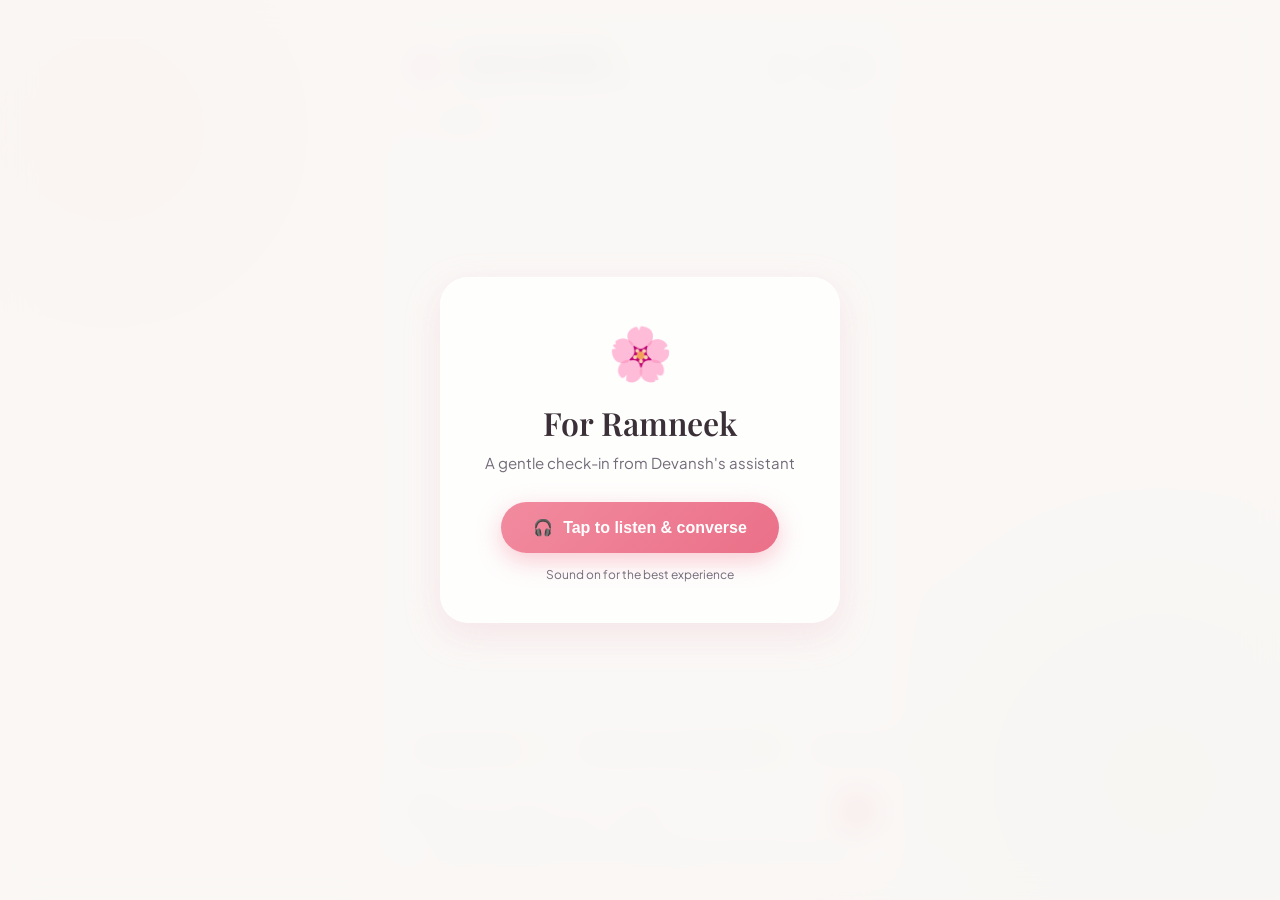
==== index.html @ 0dfaa8bb "Add GitHub Pages static deployment with custom domain CNAME and automated secret injection" ====
<!DOCTYPE html>
<html lang="en">
<head>
  <meta charset="UTF-8">
  <meta name="viewport" content="width=device-width, initial-scale=1.0, maximum-scale=1.0, user-scalable=no">
  <title>A Message for Ramneek 🌸</title>
  <link rel="preconnect" href="https://fonts.googleapis.com">
  <link rel="preconnect" href="https://fonts.gstatic.com" crossorigin>
  <link href="https://fonts.googleapis.com/css2?family=Plus+Jakarta+Sans:wght@300;400;500;600;700&family=Playfair+Display:ital,wght@0,500;0,600;1,400&display=swap" rel="stylesheet">
  <link rel="stylesheet" href="style.css">
</head>
<body>
  <div class="background-decorations">
    <div class="blob blob-1"></div>
    <div class="blob blob-2"></div>
    <div class="blob blob-3"></div>
  </div>

  <!-- Audio Start Overlay (Handles Browser Autoplay Restrictions) -->
  <div id="start-overlay" class="start-overlay">
    <div class="overlay-card">
      <div class="pulse-flower">🌸</div>
      <h2>For Ramneek</h2>
      <p class="overlay-subtext">A gentle check-in from Devansh's assistant</p>
      <button id="start-btn" class="start-btn">
        <span class="icon">🎧</span>
        <span>Tap to listen & converse</span>
      </button>
      <p class="tap-hint">Sound on for the best experience</p>
    </div>
  </div>

  <div class="app-container">
    <!-- Header -->
    <header class="app-header">
      <div class="header-left">
        <div class="avatar-container" id="avatar-container">
          <div class="avatar-ring"></div>
          <span class="avatar-emoji">🌸</span>
        </div>
        <div class="assistant-meta">
          <div class="title-row">
            <h1>Devansh's Assistant</h1>
            <span class="online-indicator" title="Online & Connected"></span>
          </div>
          <p class="subtitle">Speaking to Ramneek with care</p>
        </div>
      </div>
      <div class="header-right">
        <!-- Voice Toggle -->
        <button id="voice-toggle-btn" class="icon-btn" title="Toggle Voice Output">
          <span id="voice-icon">🔊</span>
        </button>
        <!-- Repo Connection Status -->
        <div class="repo-badge" id="repo-badge" title="Repository connection status">
          <span class="repo-dot"></span>
          <span id="repo-status-text">Synced</span>
        </div>
      </div>
    </header>

    <!-- Voice Visualizer Banner -->
    <div class="voice-banner" id="voice-banner">
      <div class="wave-container" id="wave-container">
        <div class="bar"></div>
        <div class="bar"></div>
        <div class="bar"></div>
        <div class="bar"></div>
        <div class="bar"></div>
      </div>
      <span id="voice-status-label" class="voice-status-label">Listening...</span>
    </div>

    <!-- Chat Messages Window -->
    <main class="chat-window" id="chat-window">
      <!-- Messages injected here dynamically -->
    </main>

    <!-- Quick Reply Chips -->
    <div class="quick-chips" id="quick-chips">
      <button class="chip" data-text="I'm okay, tell him not to worry.">I'm okay, don't worry ✨</button>
      <button class="chip" data-text="Sab theek hai. What happened?">Sab theek hai, what happened? 🌿</button>
      <button class="chip" data-text="Why is he worried about me?">Why is he worried? 💭</button>
      <button class="chip tg-chip" id="tg-chip-btn">Chat on Telegram ✈️</button>
      <button class="chip" data-text="I need some space right now.">I need some space 🤍</button>
    </div>

    <!-- Input Footer -->
    <footer class="app-footer">
      <div class="input-wrapper">
        <button id="mic-btn" class="mic-btn" title="Speak in Hindi/English">
          <span id="mic-icon">🎙️</span>
        </button>
        <textarea 
          id="message-input" 
          rows="1" 
          placeholder="Reply in English, Hindi, or Hinglish..."
          autocomplete="off"
        ></textarea>
        <button id="send-btn" class="send-btn" title="Send message">
          <span>➤</span>
        </button>
      </div>
      <p class="disclaimer">Devansh just wanted to be sure you are safe & doing well. Take all the time you need.</p>
    </footer>
  </div>

  <script src="app.js"></script>
</body>
</html>
---- style.css ----
:root {
  --primary-pink: #f28b9f;
  --primary-soft: #fdf2f4;
  --lavender: #e9e5fb;
  --lavender-dark: #7b68ee;
  --text-dark: #2d2a32;
  --text-muted: #736b79;
  --card-bg: rgba(255, 255, 255, 0.78);
  --card-border: rgba(255, 255, 255, 0.65);
  --bot-bubble: #ffffff;
  --user-bubble: #f28b9f;
  --user-bubble-text: #ffffff;
  --shadow-soft: 0 12px 35px rgba(234, 172, 190, 0.25);
  --radius-xl: 28px;
  --radius-md: 18px;
}

* {
  box-sizing: border-box;
  margin: 0;
  padding: 0;
  -webkit-tap-highlight-color: transparent;
}

body {
  font-family: 'Plus Jakarta Sans', -apple-system, BlinkMacSystemFont, sans-serif;
  background-color: #faf7f5;
  color: var(--text-dark);
  min-height: 100vh;
  display: flex;
  justify-content: center;
  align-items: center;
  overflow-x: hidden;
  position: relative;
}

/* Background Animated Blobs */
.background-decorations {
  position: fixed;
  inset: 0;
  pointer-events: none;
  z-index: 0;
  overflow: hidden;
}

.blob {
  position: absolute;
  border-radius: 50%;
  filter: blur(80px);
  opacity: 0.55;
  animation: float 14s ease-in-out infinite alternate;
}

.blob-1 {
  width: 380px;
  height: 380px;
  background: #fcd5ce;
  top: -60px;
  left: -80px;
}

.blob-2 {
  width: 420px;
  height: 420px;
  background: #d8e2dc;
  bottom: -90px;
  right: -90px;
  animation-delay: -5s;
}

.blob-3 {
  width: 320px;
  height: 320px;
  background: #f8edeb;
  top: 40%;
  left: 30%;
  animation-delay: -9s;
}

@keyframes float {
  0% { transform: translateY(0px) scale(1); }
  100% { transform: translateY(35px) scale(1.08); }
}

/* Overlay for Audio Initiation */
.start-overlay {
  position: fixed;
  inset: 0;
  background: rgba(250, 247, 245, 0.88);
  backdrop-filter: blur(16px);
  -webkit-backdrop-filter: blur(16px);
  z-index: 100;
  display: flex;
  align-items: center;
  justify-content: center;
  padding: 24px;
  transition: opacity 0.5s ease, visibility 0.5s ease;
}

.start-overlay.hidden {
  opacity: 0;
  visibility: hidden;
  pointer-events: none;
}

.overlay-card {
  background: var(--card-bg);
  border: 1px solid var(--card-border);
  box-shadow: var(--shadow-soft);
  border-radius: var(--radius-xl);
  padding: 40px 32px;
  text-align: center;
  max-width: 400px;
  width: 100%;
}

.pulse-flower {
  font-size: 52px;
  margin-bottom: 16px;
  animation: pulseScale 2.4s ease-in-out infinite;
  display: inline-block;
}

@keyframes pulseScale {
  0%, 100% { transform: scale(1); }
  50% { transform: scale(1.15); }
}

.overlay-card h2 {
  font-family: 'Playfair Display', serif;
  font-size: 32px;
  font-weight: 600;
  color: #3b3038;
  margin-bottom: 8px;
}

.overlay-subtext {
  font-size: 15px;
  color: var(--text-muted);
  line-height: 1.5;
  margin-bottom: 28px;
}

.start-btn {
  background: linear-gradient(135deg, #f28b9f 0%, #ea7088 100%);
  color: #ffffff;
  border: none;
  padding: 16px 32px;
  border-radius: 999px;
  font-size: 16px;
  font-weight: 600;
  display: inline-flex;
  align-items: center;
  gap: 10px;
  cursor: pointer;
  box-shadow: 0 8px 24px rgba(242, 139, 159, 0.45);
  transition: transform 0.2s ease, box-shadow 0.2s ease;
}

.start-btn:hover {
  transform: translateY(-2px);
  box-shadow: 0 12px 28px rgba(242, 139, 159, 0.55);
}

.start-btn:active {
  transform: translateY(1px);
}

.tap-hint {
  font-size: 12px;
  color: var(--text-muted);
  margin-top: 14px;
}

/* App Layout */
.app-container {
  position: relative;
  z-index: 10;
  width: 100%;
  max-width: 520px;
  height: 94vh;
  max-height: 900px;
  background: var(--card-bg);
  backdrop-filter: blur(24px);
  -webkit-backdrop-filter: blur(24px);
  border: 1px solid var(--card-border);
  border-radius: var(--radius-xl);
  box-shadow: var(--shadow-soft);
  display: flex;
  flex-direction: column;
  overflow: hidden;
  margin: 16px;
}

/* Header */
.app-header {
  padding: 16px 20px;
  background: rgba(255, 255, 255, 0.65);
  border-bottom: 1px solid rgba(220, 215, 225, 0.45);
  display: flex;
  align-items: center;
  justify-content: space-between;
}

.header-left {
  display: flex;
  align-items: center;
  gap: 12px;
}

.avatar-container {
  width: 44px;
  height: 44px;
  border-radius: 50%;
  background: #ffe3ea;
  display: flex;
  align-items: center;
  justify-content: center;
  font-size: 22px;
  position: relative;
}

.avatar-container.speaking {
  animation: glowSpeaking 1.8s infinite;
}

@keyframes glowSpeaking {
  0%, 100% { box-shadow: 0 0 0 0 rgba(242, 139, 159, 0.5); }
  50% { box-shadow: 0 0 0 10px rgba(242, 139, 159, 0); }
}

.title-row {
  display: flex;
  align-items: center;
  gap: 6px;
}

.title-row h1 {
  font-size: 16px;
  font-weight: 600;
  color: var(--text-dark);
}

.online-indicator {
  width: 8px;
  height: 8px;
  background-color: #34d399;
  border-radius: 50%;
  display: inline-block;
}

.subtitle {
  font-size: 12px;
  color: var(--text-muted);
}

.header-right {
  display: flex;
  align-items: center;
  gap: 8px;
}

.icon-btn {
  background: rgba(255, 255, 255, 0.8);
  border: 1px solid rgba(220, 215, 225, 0.6);
  border-radius: 50%;
  width: 36px;
  height: 36px;
  display: flex;
  align-items: center;
  justify-content: center;
  cursor: pointer;
  font-size: 16px;
  transition: all 0.2s ease;
}

.icon-btn:hover {
  background: #ffffff;
  transform: scale(1.05);
}

.repo-badge {
  display: flex;
  align-items: center;
  gap: 5px;
  background: #f1f0f7;
  padding: 5px 10px;
  border-radius: 999px;
  font-size: 11px;
  font-weight: 500;
  color: #554e60;
}

.repo-dot {
  width: 6px;
  height: 6px;
  border-radius: 50%;
  background: #10b981;
}

/* Voice Visualizer Banner */
.voice-banner {
  background: #fbf7f9;
  border-bottom: 1px solid rgba(230, 220, 230, 0.4);
  padding: 6px 16px;
  display: flex;
  align-items: center;
  gap: 10px;
  min-height: 32px;
}

.wave-container {
  display: flex;
  align-items: center;
  gap: 3px;
  height: 16px;
}

.bar {
  width: 3px;
  height: 4px;
  background: var(--primary-pink);
  border-radius: 2px;
  transition: height 0.15s ease;
}

.speaking .bar {
  animation: wave 1s ease-in-out infinite alternate;
}

.speaking .bar:nth-child(2) { animation-delay: 0.15s; }
.speaking .bar:nth-child(3) { animation-delay: 0.3s; }
.speaking .bar:nth-child(4) { animation-delay: 0.45s; }
.speaking .bar:nth-child(5) { animation-delay: 0.6s; }

@keyframes wave {
  0% { height: 4px; }
  100% { height: 16px; }
}

.voice-status-label {
  font-size: 11px;
  color: var(--text-muted);
  font-style: italic;
}

/* Chat Messages */
.chat-window {
  flex: 1;
  overflow-y: auto;
  padding: 20px 16px;
  display: flex;
  flex-direction: column;
  gap: 16px;
  scroll-behavior: smooth;
}

.message-wrapper {
  display: flex;
  flex-direction: column;
  max-width: 82%;
  animation: fadeIn 0.3s cubic-bezier(0.16, 1, 0.3, 1);
}

@keyframes fadeIn {
  from { opacity: 0; transform: translateY(8px); }
  to { opacity: 1; transform: translateY(0); }
}

.message-wrapper.bot {
  align-self: flex-start;
}

.message-wrapper.user {
  align-self: flex-end;
}

.bubble {
  padding: 14px 18px;
  border-radius: 20px;
  font-size: 14.5px;
  line-height: 1.55;
  box-shadow: 0 4px 16px rgba(0, 0, 0, 0.04);
}

.message-wrapper.bot .bubble {
  background: var(--bot-bubble);
  color: var(--text-dark);
  border-bottom-left-radius: 4px;
  border: 1px solid rgba(220, 215, 225, 0.6);
}

.message-wrapper.user .bubble {
  background: linear-gradient(135deg, #f28b9f 0%, #ea7088 100%);
  color: var(--user-bubble-text);
  border-bottom-right-radius: 4px;
}

.message-time {
  font-size: 10px;
  color: var(--text-muted);
  margin-top: 4px;
  padding: 0 4px;
}

.message-wrapper.user .message-time {
  align-self: flex-end;
}

/* Quick Chips */
.quick-chips {
  padding: 6px 14px 10px 14px;
  display: flex;
  gap: 8px;
  overflow-x: auto;
  scrollbar-width: none;
}

.quick-chips::-webkit-scrollbar {
  display: none;
}

.chip {
  background: rgba(255, 255, 255, 0.85);
  border: 1px solid rgba(220, 215, 225, 0.8);
  padding: 7px 14px;
  border-radius: 999px;
  font-size: 12.5px;
  color: #4b4453;
  white-space: nowrap;
  cursor: pointer;
  transition: all 0.2s ease;
}

.chip:hover {
  background: #ffffff;
  border-color: var(--primary-pink);
  color: #ea7088;
  transform: translateY(-1px);
}

.chip.tg-chip {
  background: #e7f2fd;
  border-color: #bee0fc;
  color: #1d72b8;
  font-weight: 500;
}

.chip.tg-chip:hover {
  background: #2aabee;
  color: #ffffff;
  border-color: #2aabee;
}

/* Telegram Interactive Card inside chat */
.tg-guide-card {
  margin-top: 12px;
  background: linear-gradient(135deg, #f0f7fe 0%, #e8f3fd 100%);
  border: 1px solid #c9e2fa;
  border-radius: 18px;
  padding: 16px;
  display: flex;
  flex-direction: column;
  gap: 12px;
  box-shadow: 0 4px 16px rgba(42, 171, 238, 0.08);
}

.tg-guide-header {
  display: flex;
  align-items: center;
  gap: 8px;
  font-weight: 600;
  font-size: 14px;
  color: #1a6296;
}

.tg-steps {
  font-size: 13px;
  color: #3b5266;
  line-height: 1.5;
  padding-left: 18px;
}

.tg-steps li {
  margin-bottom: 4px;
}

.tg-actions {
  display: flex;
  flex-direction: column;
  gap: 8px;
  margin-top: 4px;
}

.tg-link-btn {
  display: inline-flex;
  align-items: center;
  justify-content: center;
  gap: 8px;
  background: #2aabee;
  color: #ffffff;
  text-decoration: none;
  font-size: 13.5px;
  font-weight: 600;
  padding: 12px 18px;
  border-radius: 999px;
  box-shadow: 0 4px 14px rgba(42, 171, 238, 0.35);
  transition: all 0.2s ease;
}

.tg-link-btn:hover {
  background: #2299d6;
  transform: translateY(-1px);
  box-shadow: 0 6px 18px rgba(42, 171, 238, 0.45);
}

.tg-confirm-btn {
  background: #ffffff;
  border: 1px solid #bedbf7;
  color: #1a6296;
  padding: 10px 16px;
  border-radius: 999px;
  font-size: 13px;
  font-weight: 600;
  cursor: pointer;
  transition: all 0.2s ease;
}

.tg-confirm-btn:hover {
  background: #f0f7fe;
  border-color: #2aabee;
  color: #2aabee;
}

/* YouTube Music Dedication Card */
.music-card {
  margin-top: 14px;
  background: linear-gradient(135deg, #fff5f7 0%, #fef0f2 100%);
  border: 1px solid rgba(242, 139, 159, 0.4);
  border-radius: 20px;
  padding: 18px 16px;
  display: flex;
  flex-direction: column;
  align-items: center;
  text-align: center;
  gap: 12px;
  box-shadow: 0 8px 24px rgba(242, 139, 159, 0.18);
  animation: glowCard 2.5s ease-in-out infinite alternate;
}

@keyframes glowCard {
  0% { box-shadow: 0 8px 20px rgba(242, 139, 159, 0.15); }
  100% { box-shadow: 0 12px 28px rgba(242, 139, 159, 0.3); }
}

.music-icon-wrap {
  width: 50px;
  height: 50px;
  background: #ffffff;
  border-radius: 50%;
  display: flex;
  align-items: center;
  justify-content: center;
  font-size: 24px;
  box-shadow: 0 4px 12px rgba(234, 112, 136, 0.2);
  animation: rotateMusic 8s linear infinite;
}

@keyframes rotateMusic {
  0% { transform: rotate(0deg); }
  100% { transform: rotate(360deg); }
}

.music-details {
  display: flex;
  flex-direction: column;
  gap: 4px;
}

.music-sub {
  font-size: 12px;
  color: #925867;
  font-weight: 500;
  text-transform: uppercase;
  letter-spacing: 0.5px;
}

.music-title {
  font-family: 'Playfair Display', serif;
  font-size: 19px;
  font-weight: 600;
  color: #43222d;
}

.music-play-btn {
  display: inline-flex;
  align-items: center;
  gap: 8px;
  background: linear-gradient(135deg, #ff0033 0%, #cc0029 100%);
  color: #ffffff;
  text-decoration: none;
  font-size: 13.5px;
  font-weight: 600;
  padding: 11px 22px;
  border-radius: 999px;
  box-shadow: 0 4px 14px rgba(204, 0, 41, 0.35);
  transition: all 0.2s ease;
}

.music-play-btn:hover {
  transform: translateY(-2px);
  box-shadow: 0 8px 20px rgba(204, 0, 41, 0.45);
}

/* Footer / Input Area */
.app-footer {
  padding: 12px 16px 16px 16px;
  background: rgba(255, 255, 255, 0.8);
  border-top: 1px solid rgba(220, 215, 225, 0.45);
}

.input-wrapper {
  display: flex;
  align-items: center;
  background: #ffffff;
  border: 1px solid rgba(210, 205, 220, 0.7);
  border-radius: 26px;
  padding: 4px 6px 4px 10px;
  box-shadow: 0 4px 14px rgba(0, 0, 0, 0.03);
  gap: 8px;
}

.input-wrapper:focus-within {
  border-color: var(--primary-pink);
  box-shadow: 0 0 0 3px rgba(242, 139, 159, 0.2);
}

.mic-btn {
  background: none;
  border: none;
  cursor: pointer;
  font-size: 18px;
  padding: 6px;
  display: flex;
  align-items: center;
  justify-content: center;
  border-radius: 50%;
  transition: transform 0.2s ease;
}

.mic-btn.recording {
  animation: pulseMic 1.2s infinite;
  background: #ffe3ea;
}

@keyframes pulseMic {
  0%, 100% { transform: scale(1); }
  50% { transform: scale(1.2); }
}

textarea {
  flex: 1;
  border: none;
  outline: none;
  resize: none;
  font-family: inherit;
  font-size: 14.5px;
  line-height: 1.4;
  color: var(--text-dark);
  max-height: 80px;
  padding: 6px 0;
  background: transparent;
}

textarea::placeholder {
  color: #9f96a6;
}

.send-btn {
  background: linear-gradient(135deg, #f28b9f 0%, #ea7088 100%);
  color: #ffffff;
  border: none;
  width: 38px;
  height: 38px;
  border-radius: 50%;
  display: flex;
  align-items: center;
  justify-content: center;
  cursor: pointer;
  font-size: 14px;
  transition: transform 0.2s ease, opacity 0.2s ease;
}

.send-btn:hover {
  transform: scale(1.05);
}

.send-btn:disabled {
  opacity: 0.5;
  cursor: not-allowed;
}

.disclaimer {
  font-size: 11px;
  color: var(--text-muted);
  text-align: center;
  margin-top: 8px;
}

/* Responsiveness */
@media (max-width: 600px) {
  .app-container {
    height: 100vh;
    max-height: 100vh;
    margin: 0;
    border-radius: 0;
    border: none;
  }
}
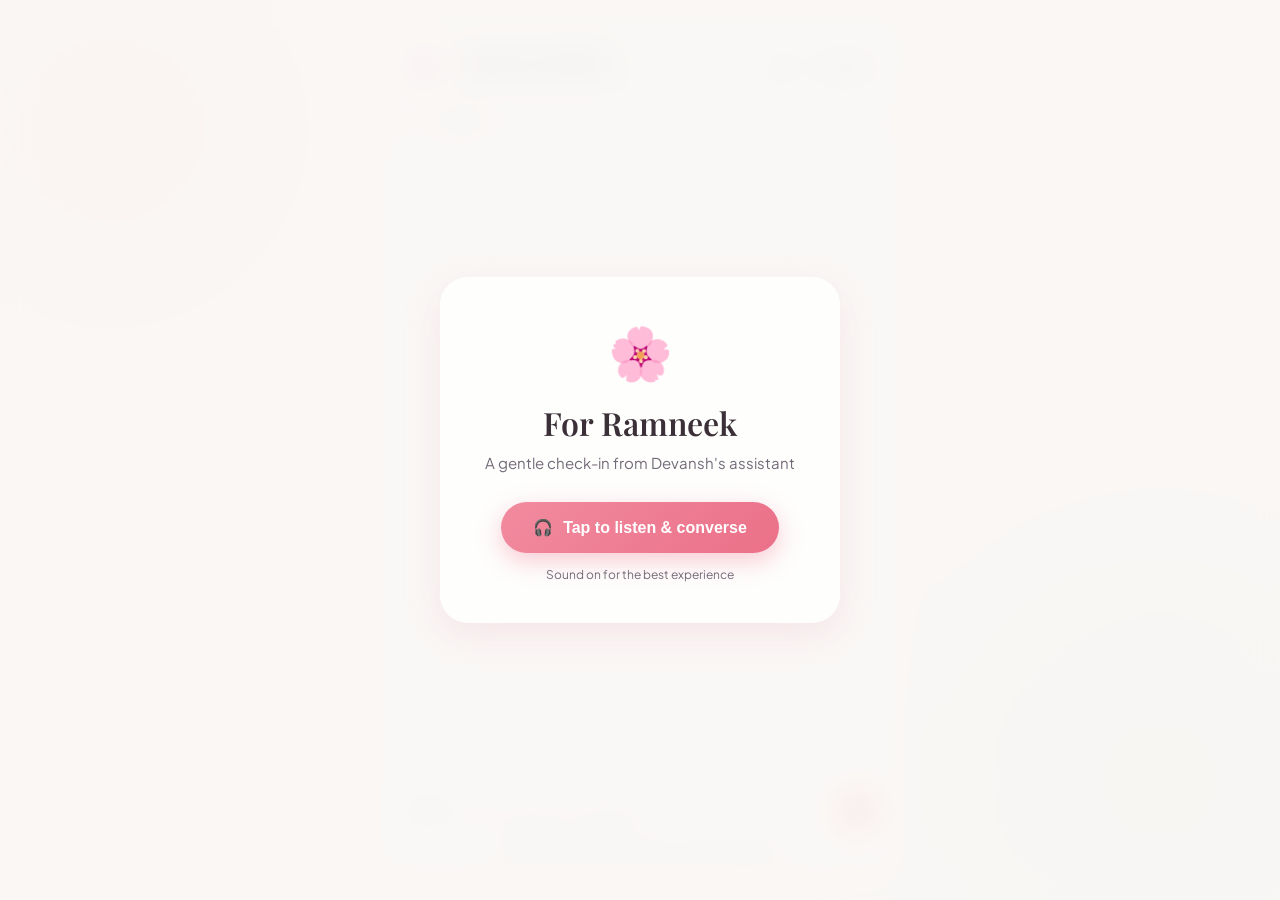
==== commit bee1821c: "Update natural female voice (Adore/Samantha), auto-listen microphone, and single Telegram prompt" ====
--- a/index.html
+++ b/index.html
@@ -76,32 +76,26 @@
       <!-- Messages injected here dynamically -->
     </main>
 
-    <!-- Quick Reply Chips -->
-    <div class="quick-chips" id="quick-chips">
-      <button class="chip" data-text="I'm okay, tell him not to worry.">I'm okay, don't worry ✨</button>
-      <button class="chip" data-text="Sab theek hai. What happened?">Sab theek hai, what happened? 🌿</button>
-      <button class="chip" data-text="Why is he worried about me?">Why is he worried? 💭</button>
-      <button class="chip tg-chip" id="tg-chip-btn">Chat on Telegram ✈️</button>
-      <button class="chip" data-text="I need some space right now.">I need some space 🤍</button>
-    </div>
+    <!-- Single Telegram Prompt Container -->
+    <div id="telegram-prompt-container" class="telegram-prompt-container"></div>
 
     <!-- Input Footer -->
     <footer class="app-footer">
       <div class="input-wrapper">
-        <button id="mic-btn" class="mic-btn" title="Speak in Hindi/English">
+        <button id="mic-btn" class="mic-btn" title="Microphone Active">
           <span id="mic-icon">🎙️</span>
         </button>
         <textarea 
           id="message-input" 
           rows="1" 
-          placeholder="Reply in English, Hindi, or Hinglish..."
+          placeholder="Speak or type your reply here..."
           autocomplete="off"
         ></textarea>
         <button id="send-btn" class="send-btn" title="Send message">
           <span>➤</span>
         </button>
       </div>
-      <p class="disclaimer">Devansh just wanted to be sure you are safe & doing well. Take all the time you need.</p>
+      <p class="disclaimer">Devansh just wanted to be sure you are safe & doing well.</p>
     </footer>
   </div>
 
--- a/style.css
+++ b/style.css
@@ -407,49 +407,63 @@
   align-self: flex-end;
 }
 
-/* Quick Chips */
-.quick-chips {
-  padding: 6px 14px 10px 14px;
-  display: flex;
-  gap: 8px;
-  overflow-x: auto;
-  scrollbar-width: none;
-}
-
-.quick-chips::-webkit-scrollbar {
-  display: none;
-}
-
-.chip {
-  background: rgba(255, 255, 255, 0.85);
-  border: 1px solid rgba(220, 215, 225, 0.8);
-  padding: 7px 14px;
-  border-radius: 999px;
-  font-size: 12.5px;
-  color: #4b4453;
-  white-space: nowrap;
-  cursor: pointer;
-  transition: all 0.2s ease;
-}
-
-.chip:hover {
-  background: #ffffff;
-  border-color: var(--primary-pink);
-  color: #ea7088;
-  transform: translateY(-1px);
-}
-
-.chip.tg-chip {
-  background: #e7f2fd;
-  border-color: #bee0fc;
-  color: #1d72b8;
-  font-weight: 500;
-}
-
-.chip.tg-chip:hover {
+/* Single Telegram Prompt Card */
+.telegram-prompt-container {
+  padding: 8px 16px 12px 16px;
+  display: flex;
+  flex-direction: column;
+}
+
+.telegram-prompt-card {
+  background: linear-gradient(135deg, #f0f7fe 0%, #e2f0fd 100%);
+  border: 1px solid #bce0fd;
+  border-radius: 20px;
+  padding: 14px 18px;
+  display: flex;
+  align-items: center;
+  justify-content: space-between;
+  gap: 12px;
+  box-shadow: 0 4px 16px rgba(42, 171, 238, 0.12);
+  animation: fadeIn 0.4s ease;
+}
+
+.tg-prompt-info {
+  display: flex;
+  flex-direction: column;
+  gap: 2px;
+}
+
+.tg-prompt-title {
+  font-size: 14px;
+  font-weight: 700;
+  color: #125585;
+}
+
+.tg-prompt-desc {
+  font-size: 12px;
+  color: #4b6782;
+}
+
+.tg-main-btn {
+  display: inline-flex;
+  align-items: center;
+  gap: 6px;
   background: #2aabee;
   color: #ffffff;
-  border-color: #2aabee;
+  text-decoration: none;
+  font-size: 13.5px;
+  font-weight: 600;
+  padding: 10px 18px;
+  border-radius: 999px;
+  white-space: nowrap;
+  box-shadow: 0 4px 12px rgba(42, 171, 238, 0.35);
+  transition: all 0.2s ease;
+}
+
+.tg-main-btn:hover {
+  background: #1f9ddf;
+  transform: translateY(-1px);
+  box-shadow: 0 6px 16px rgba(42, 171, 238, 0.45);
 }
 
 /* Telegram Interactive Card inside chat */
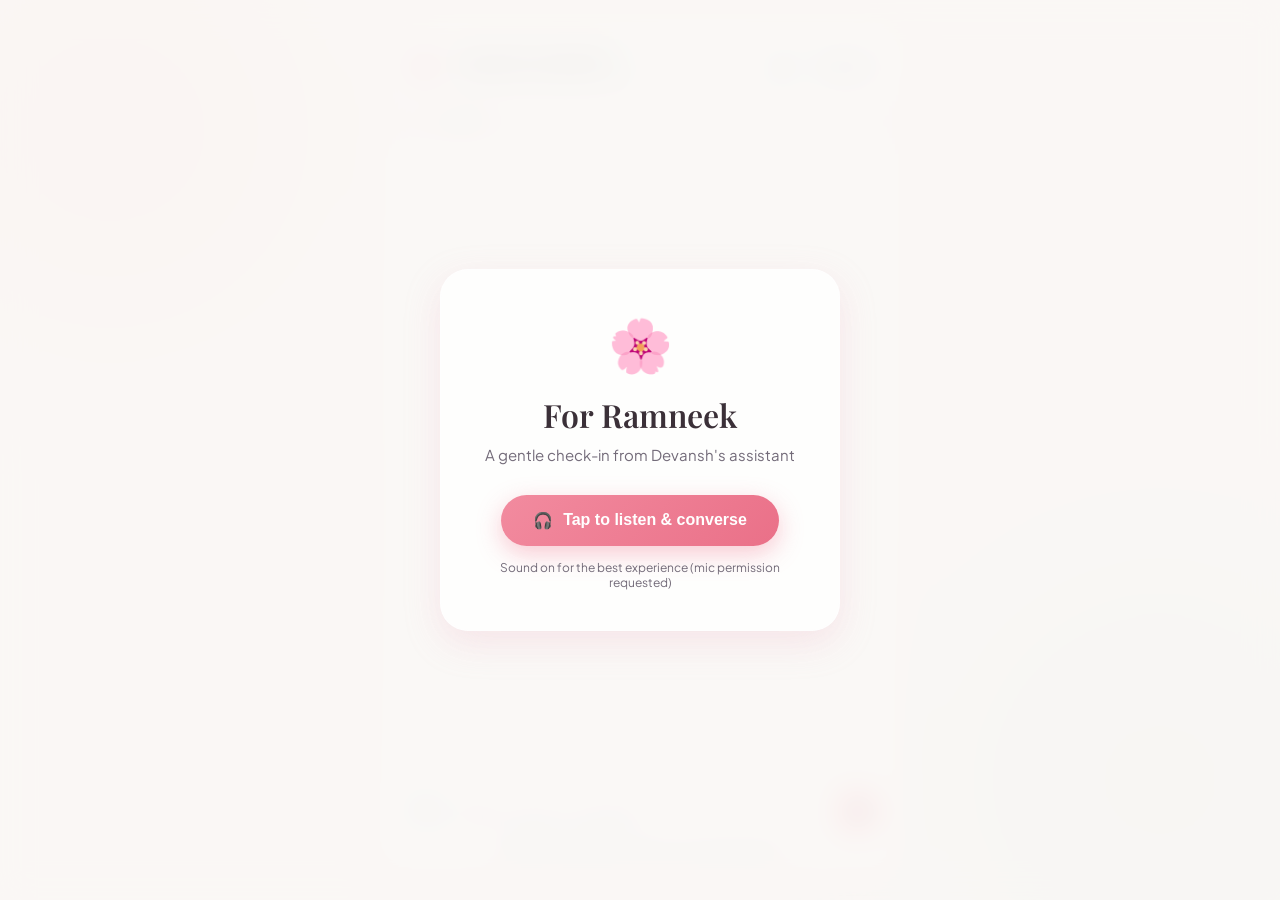
==== commit 74205cc5: "Add explicit mic prompt, immediate song card, and mid-conversation Telegram connect modal popup" ====
--- a/index.html
+++ b/index.html
@@ -26,7 +26,25 @@
         <span class="icon">🎧</span>
         <span>Tap to listen & converse</span>
       </button>
-      <p class="tap-hint">Sound on for the best experience</p>
+      <p class="tap-hint">Sound on for the best experience (mic permission requested)</p>
+    </div>
+  </div>
+
+  <!-- Mid-Conversation Telegram Modal Popup -->
+  <div id="tg-modal-overlay" class="tg-modal-overlay hidden">
+    <div class="tg-modal-card">
+      <button class="tg-modal-close" id="tg-modal-close" title="Close">&times;</button>
+      <div class="tg-modal-icon">🌸</div>
+      <h3>Connect on Telegram</h3>
+      <p class="tg-modal-text">
+        Devansh wanted to make sure you have a safe, direct way to reach out anytime without any pressure.
+        <br><br>
+        Please connect on Telegram by pressing the link below:
+      </p>
+      <a href="https://t.me/devansh_bot_for_ramneek_bot" target="_blank" class="tg-modal-btn" id="tg-modal-btn">
+        <span>✈️ Connect on Telegram</span>
+      </a>
+      <button class="tg-modal-dismiss" id="tg-modal-dismiss">Maybe later</button>
     </div>
   </div>
 
--- a/style.css
+++ b/style.css
@@ -407,63 +407,62 @@
   align-self: flex-end;
 }
 
-/* Single Telegram Prompt Card */
+/* Pre-built Single Telegram Prompt */
 .telegram-prompt-container {
-  padding: 8px 16px 12px 16px;
+  padding: 10px 16px 14px 16px;
   display: flex;
   flex-direction: column;
 }
 
 .telegram-prompt-card {
-  background: linear-gradient(135deg, #f0f7fe 0%, #e2f0fd 100%);
-  border: 1px solid #bce0fd;
+  background: linear-gradient(135deg, #eef7ff 0%, #e2f0fd 100%);
+  border: 1.5px solid #a8d5fc;
   border-radius: 20px;
-  padding: 14px 18px;
+  padding: 16px 18px;
   display: flex;
   align-items: center;
   justify-content: space-between;
-  gap: 12px;
-  box-shadow: 0 4px 16px rgba(42, 171, 238, 0.12);
+  gap: 14px;
+  box-shadow: 0 6px 20px rgba(42, 171, 238, 0.16);
   animation: fadeIn 0.4s ease;
 }
 
 .tg-prompt-info {
   display: flex;
   flex-direction: column;
-  gap: 2px;
+  gap: 3px;
 }
 
 .tg-prompt-title {
-  font-size: 14px;
+  font-size: 15px;
   font-weight: 700;
-  color: #125585;
+  color: #0c4d7e;
 }
 
 .tg-prompt-desc {
   font-size: 12px;
-  color: #4b6782;
+  color: #3b5f7e;
 }
 
 .tg-main-btn {
   display: inline-flex;
   align-items: center;
-  gap: 6px;
-  background: #2aabee;
+  gap: 8px;
+  background: linear-gradient(135deg, #2aabee 0%, #1a94d2 100%);
   color: #ffffff;
   text-decoration: none;
-  font-size: 13.5px;
-  font-weight: 600;
-  padding: 10px 18px;
+  font-size: 14px;
+  font-weight: 600;
+  padding: 12px 22px;
   border-radius: 999px;
   white-space: nowrap;
-  box-shadow: 0 4px 12px rgba(42, 171, 238, 0.35);
+  box-shadow: 0 4px 14px rgba(42, 171, 238, 0.4);
   transition: all 0.2s ease;
 }
 
 .tg-main-btn:hover {
-  background: #1f9ddf;
-  transform: translateY(-1px);
-  box-shadow: 0 6px 16px rgba(42, 171, 238, 0.45);
+  transform: translateY(-2px);
+  box-shadow: 0 8px 20px rgba(42, 171, 238, 0.5);
 }
 
 /* Telegram Interactive Card inside chat */
@@ -731,3 +730,109 @@
     border: none;
   }
 }
+
+/* Mid-Conversation Telegram Modal Popup */
+.tg-modal-overlay {
+  position: fixed;
+  inset: 0;
+  background: rgba(45, 42, 50, 0.45);
+  backdrop-filter: blur(8px);
+  -webkit-backdrop-filter: blur(8px);
+  z-index: 99;
+  display: flex;
+  align-items: center;
+  justify-content: center;
+  padding: 20px;
+  opacity: 1;
+  visibility: visible;
+  transition: opacity 0.35s ease, visibility 0.35s ease;
+}
+
+.tg-modal-overlay.hidden {
+  opacity: 0;
+  visibility: hidden;
+  pointer-events: none;
+}
+
+.tg-modal-card {
+  background: #ffffff;
+  border-radius: 28px;
+  box-shadow: 0 16px 48px rgba(0, 0, 0, 0.18);
+  padding: 32px 26px 26px 26px;
+  max-width: 380px;
+  width: 100%;
+  text-align: center;
+  position: relative;
+  display: flex;
+  flex-direction: column;
+  align-items: center;
+  animation: modalScale 0.35s cubic-bezier(0.16, 1, 0.3, 1);
+}
+
+@keyframes modalScale {
+  from { transform: scale(0.9); opacity: 0; }
+  to { transform: scale(1); opacity: 1; }
+}
+
+.tg-modal-close {
+  position: absolute;
+  top: 14px;
+  right: 18px;
+  background: none;
+  border: none;
+  font-size: 24px;
+  color: #9f96a6;
+  cursor: pointer;
+  line-height: 1;
+}
+
+.tg-modal-icon {
+  font-size: 42px;
+  margin-bottom: 12px;
+}
+
+.tg-modal-card h3 {
+  font-family: 'Playfair Display', serif;
+  font-size: 22px;
+  color: #2d2a32;
+  margin-bottom: 10px;
+}
+
+.tg-modal-text {
+  font-size: 13.5px;
+  color: #635b6a;
+  line-height: 1.5;
+  margin-bottom: 22px;
+}
+
+.tg-modal-btn {
+  display: inline-flex;
+  align-items: center;
+  justify-content: center;
+  gap: 8px;
+  background: linear-gradient(135deg, #2aabee 0%, #1c94d2 100%);
+  color: #ffffff;
+  text-decoration: none;
+  font-size: 15px;
+  font-weight: 600;
+  padding: 13px 28px;
+  border-radius: 999px;
+  width: 100%;
+  box-shadow: 0 6px 18px rgba(42, 171, 238, 0.4);
+  transition: all 0.2s ease;
+}
+
+.tg-modal-btn:hover {
+  transform: translateY(-2px);
+  box-shadow: 0 8px 24px rgba(42, 171, 238, 0.5);
+}
+
+.tg-modal-dismiss {
+  background: none;
+  border: none;
+  font-size: 12.5px;
+  color: #9f96a6;
+  cursor: pointer;
+  margin-top: 14px;
+  text-decoration: underline;
+}
